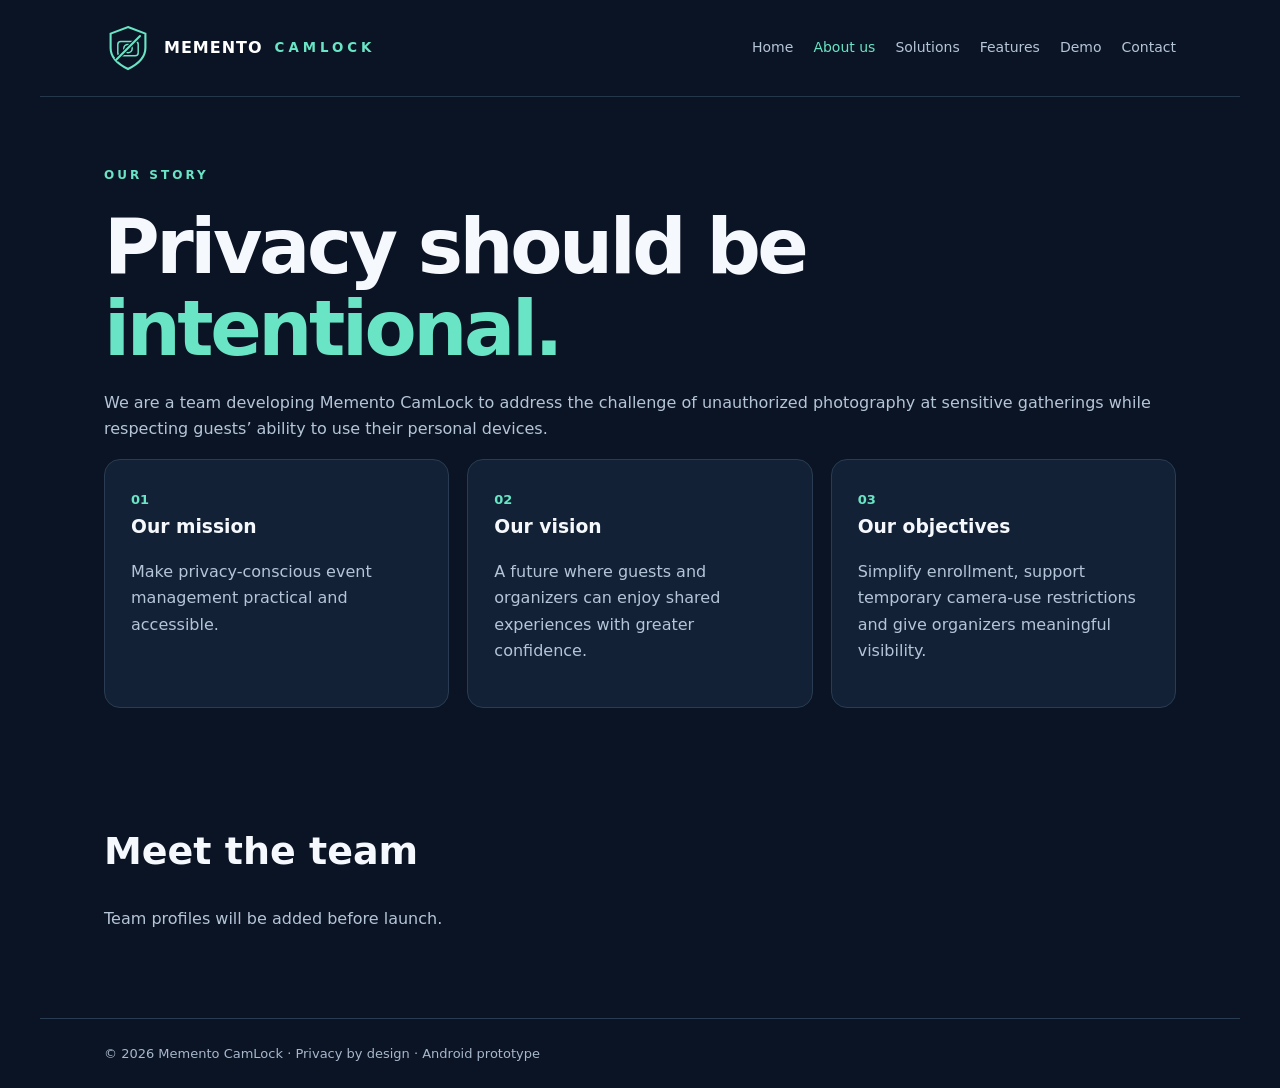
==== about.html @ a7a16d54 "Initial website deployment" ====
<!doctype html><html lang="en"><head><meta charset="utf-8"><meta name="viewport" content="width=device-width,initial-scale=1"><title>About us | Memento CamLock</title><meta name="description" content="Memento CamLock — privacy-focused camera-use management for Android events."><link rel="icon" href="logo.svg"><link rel="stylesheet" href="style.css"></head><body><header><a class="brand" href="index.html"><img src="logo.svg" alt="">MEMENTO<small>CAMLOCK</small></a><nav aria-label="Main navigation"><a href="index.html">Home</a><a href="about.html" aria-current="page">About us</a><a href="solutions.html">Solutions</a><a href="features.html">Features</a><a href="demo.html">Demo</a><a href="contact.html">Contact</a></nav></header><main><section><div class="eyebrow">Our story</div><h1>Privacy should be <span class="accent">intentional.</span></h1><p>We are a team developing Memento CamLock to address the challenge of unauthorized photography at sensitive gatherings while respecting guests’ ability to use their personal devices.</p><div class="grid"><article class="card"><span>01</span><h3>Our mission</h3><p>Make privacy-conscious event management practical and accessible.</p></article><article class="card"><span>02</span><h3>Our vision</h3><p>A future where guests and organizers can enjoy shared experiences with greater confidence.</p></article><article class="card"><span>03</span><h3>Our objectives</h3><p>Simplify enrollment, support temporary camera-use restrictions and give organizers meaningful visibility.</p></article></div></section><section><h2>Meet the team</h2><p>Team profiles will be added before launch.</p></section></main><footer>© 2026 Memento CamLock · Privacy by design · Android prototype</footer></body></html>
---- style.css ----
*{box-sizing:border-box}body{margin:0;background:#0b1424;color:#f5f8fc;font:16px/1.65 system-ui,sans-serif}a{color:#69e4c4;text-decoration:none}header,main,footer{max-width:1200px;margin:auto;padding:24px 5%}header{display:flex;align-items:center;justify-content:space-between;gap:20px;flex-wrap:wrap;border-bottom:1px solid #26364b}.brand{display:flex;align-items:center;gap:12px;color:white;font-weight:800;letter-spacing:1px;line-height:1.2}.brand img{width:48px}.brand small{display:block;color:#69e4c4;letter-spacing:4px}nav{display:flex;gap:20px;flex-wrap:wrap}nav a{color:#b5c5d8;font-size:14px}nav a:hover,nav a[aria-current]{color:#69e4c4}h1{font-size:clamp(40px,6vw,76px);line-height:1.08;letter-spacing:-.045em;margin:20px 0}h2{font-size:clamp(25px,3vw,38px);line-height:1.2}h3{margin:0 0 10px}p{color:#b5c5d8}section{padding:45px 0}.eyebrow{color:#69e4c4;text-transform:uppercase;letter-spacing:3px;font-size:12px;font-weight:700}.hero{display:grid;grid-template-columns:1.4fr 1fr;align-items:center;gap:50px;min-height:490px}.accent{color:#69e4c4}.btn,button{display:inline-block;background:#69e4c4;color:#0b1424;border:0;border-radius:9px;padding:13px 22px;font:inherit;font-weight:750;cursor:pointer;margin:8px 10px 8px 0}.secondary{background:transparent;color:#69e4c4;border:1px solid #69e4c4}.grid{display:grid;grid-template-columns:repeat(auto-fit,minmax(235px,1fr));gap:18px}.card,.panel{background:#132136;border:1px solid #293c52;border-radius:16px;padding:26px}.card span{color:#69e4c4;font-weight:700;font-size:13px}.phone{max-width:285px;margin:auto;border:7px solid #34465c;border-radius:34px;padding:28px 20px;background:#101d30;box-shadow:0 20px 90px #69e4c420;text-align:center}.phone img{width:76px}.phone .panel{padding:16px;margin:20px 0}.muted{font-size:13px;color:#a7b7cc}.banner{border-top:1px solid #293c52;margin-top:25px}footer{border-top:1px solid #293c52;color:#a7b7cc;font-size:13px}label{display:block;margin:14px 0 4px}input,textarea{width:100%;background:#0b1424;color:white;border:1px solid #40516a;padding:12px;border-radius:8px;font:inherit}textarea{min-height:130px}button:disabled{opacity:.5;cursor:not-allowed}.steps{display:flex;gap:10px;flex-wrap:wrap}.steps button{font-size:14px}.status{color:#69e4c4;font-weight:700}a:focus-visible,button:focus-visible{outline:3px solid white;outline-offset:4px}@media(max-width:720px){.hero{grid-template-columns:1fr;gap:20px}section{padding:25px 0}nav{gap:12px}header{padding:18px 5%}}
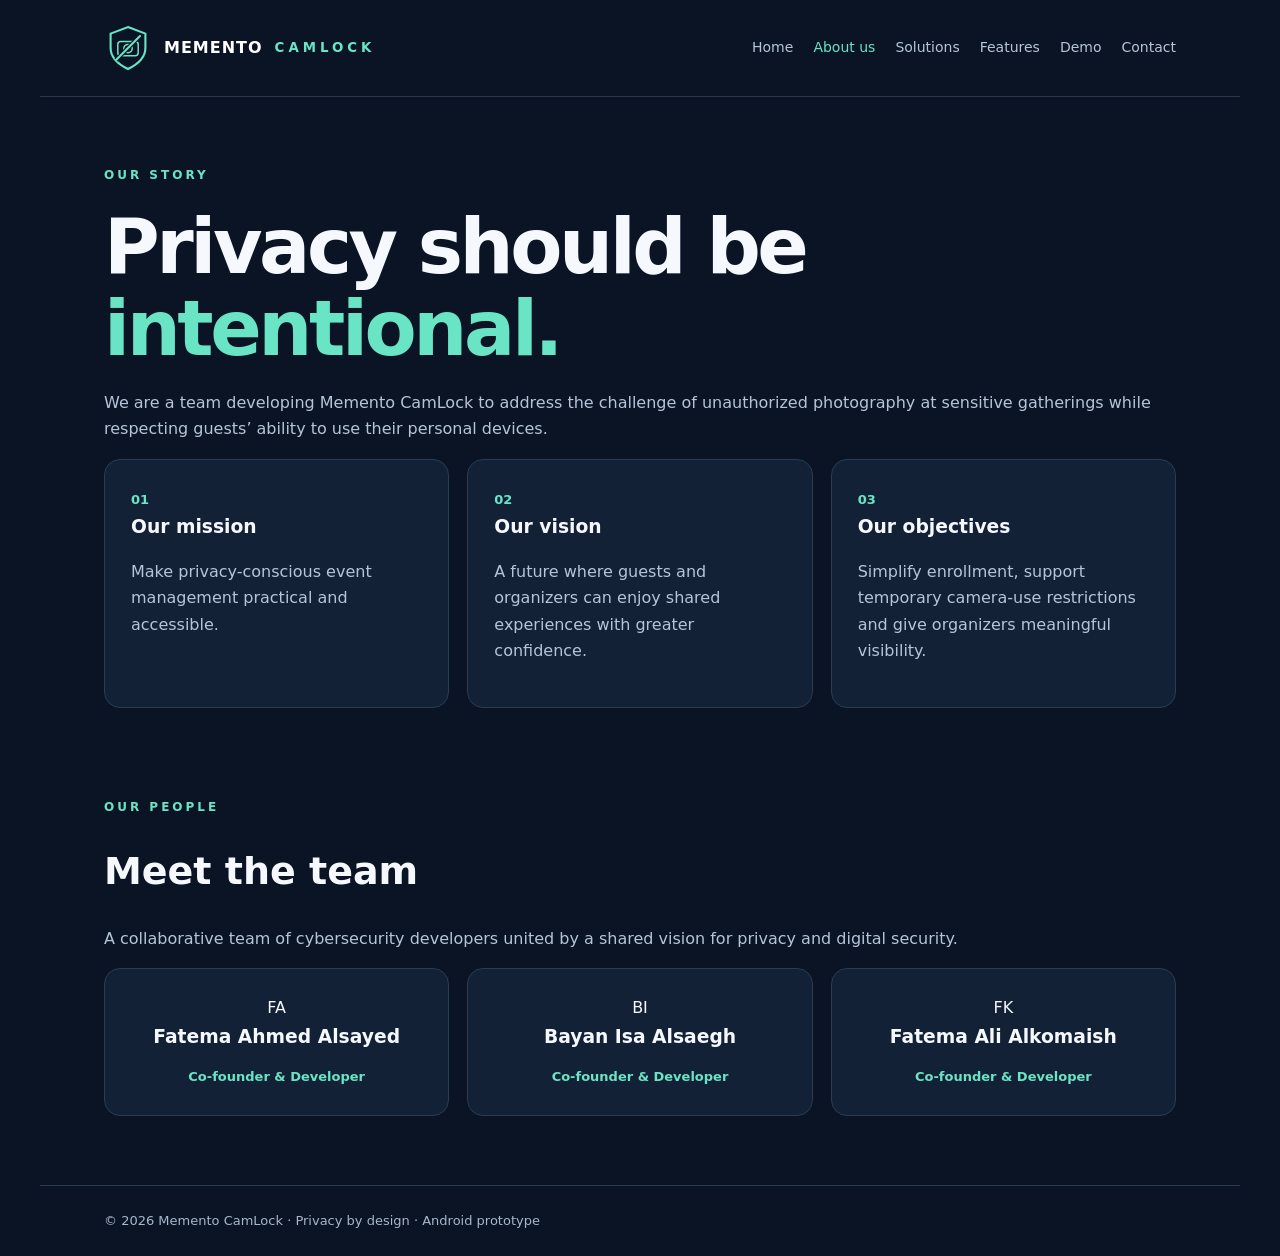
==== commit 6ddaac11: "Update about.html" ====
--- a/about.html
+++ b/about.html
@@ -1 +1,64 @@
-<!doctype html><html lang="en"><head><meta charset="utf-8"><meta name="viewport" content="width=device-width,initial-scale=1"><title>About us | Memento CamLock</title><meta name="description" content="Memento CamLock — privacy-focused camera-use management for Android events."><link rel="icon" href="logo.svg"><link rel="stylesheet" href="style.css"></head><body><header><a class="brand" href="index.html"><img src="logo.svg" alt="">MEMENTO<small>CAMLOCK</small></a><nav aria-label="Main navigation"><a href="index.html">Home</a><a href="about.html" aria-current="page">About us</a><a href="solutions.html">Solutions</a><a href="features.html">Features</a><a href="demo.html">Demo</a><a href="contact.html">Contact</a></nav></header><main><section><div class="eyebrow">Our story</div><h1>Privacy should be <span class="accent">intentional.</span></h1><p>We are a team developing Memento CamLock to address the challenge of unauthorized photography at sensitive gatherings while respecting guests’ ability to use their personal devices.</p><div class="grid"><article class="card"><span>01</span><h3>Our mission</h3><p>Make privacy-conscious event management practical and accessible.</p></article><article class="card"><span>02</span><h3>Our vision</h3><p>A future where guests and organizers can enjoy shared experiences with greater confidence.</p></article><article class="card"><span>03</span><h3>Our objectives</h3><p>Simplify enrollment, support temporary camera-use restrictions and give organizers meaningful visibility.</p></article></div></section><section><h2>Meet the team</h2><p>Team profiles will be added before launch.</p></section></main><footer>© 2026 Memento CamLock · Privacy by design · Android prototype</footer></body></html>+<!doctype html>
+<html lang="en">
+  <head>
+    <meta charset="utf-8">
+    <meta name="viewport" content="width=device-width,initial-scale=1">
+    <title>About us | Memento CamLock</title>
+    <meta name="description" content="Memento CamLock — privacy-focused camera-use management for Android events.">
+    <link rel="icon" href="logo.svg"><link rel="stylesheet" href="style.css"></head>
+  <body><header>
+    <a class="brand" href="index.html">
+      <img src="logo.svg" alt="">MEMENTO
+      <small>CAMLOCK</small>
+    </a>
+    <nav aria-label="Main navigation">
+      <a href="index.html">Home</a>
+      <a href="about.html" aria-current="page">About us</a>
+      <a href="solutions.html">Solutions</a>
+      <a href="features.html">Features</a><a href="demo.html">Demo</a>
+      <a href="contact.html">Contact</a></nav></header>
+    <main>
+      <section>
+        <div class="eyebrow">Our story</div>
+        <h1>Privacy should be 
+          <span class="accent">intentional.</span></h1>
+        <p>We are a team developing Memento CamLock to address the challenge of unauthorized photography at sensitive gatherings while respecting guests’ ability to use their personal devices.</p>
+        <div class="grid">
+          <article class="card"><span>01</span>
+            <h3>Our mission</h3>
+            <p>Make privacy-conscious event management practical and accessible.</p>
+          </article>
+          <article class="card"><span>02</span><h3>Our vision</h3>
+            <p>A future where guests and organizers can enjoy shared experiences with greater confidence.</p></article>
+          <article class="card"><span>03</span><h3>Our objectives</h3>
+            <p>Simplify enrollment, support temporary camera-use restrictions and give organizers meaningful visibility.</p></article></div></section>
+      
+<section>
+    <div class="eyebrow">Our people</div>
+    <h2>Meet the team</h2>
+    <p>A collaborative team of cybersecurity developers united by a shared vision for privacy and digital security.</p>
+
+    <div class="grid">
+        <article class="card" style="text-align:center">
+            <div class="avatar">FA</div>
+            <h3>Fatema Ahmed Alsayed</h3>
+            <span>Co-founder & Developer</span>
+        </article>
+
+        <article class="card" style="text-align:center">
+            <div class="avatar">BI</div>
+            <h3>Bayan Isa Alsaegh</h3>
+            <span>Co-founder & Developer</span>
+        </article>
+
+        <article class="card" style="text-align:center">
+            <div class="avatar">FK</div>
+            <h3>Fatema Ali Alkomaish</h3>
+            <span>Co-founder & Developer</span>
+        </article>
+    </div>
+</section>
+    </main>
+    <footer>© 2026 Memento CamLock · Privacy by design · Android prototype</footer>
+  </body>
+</html>
